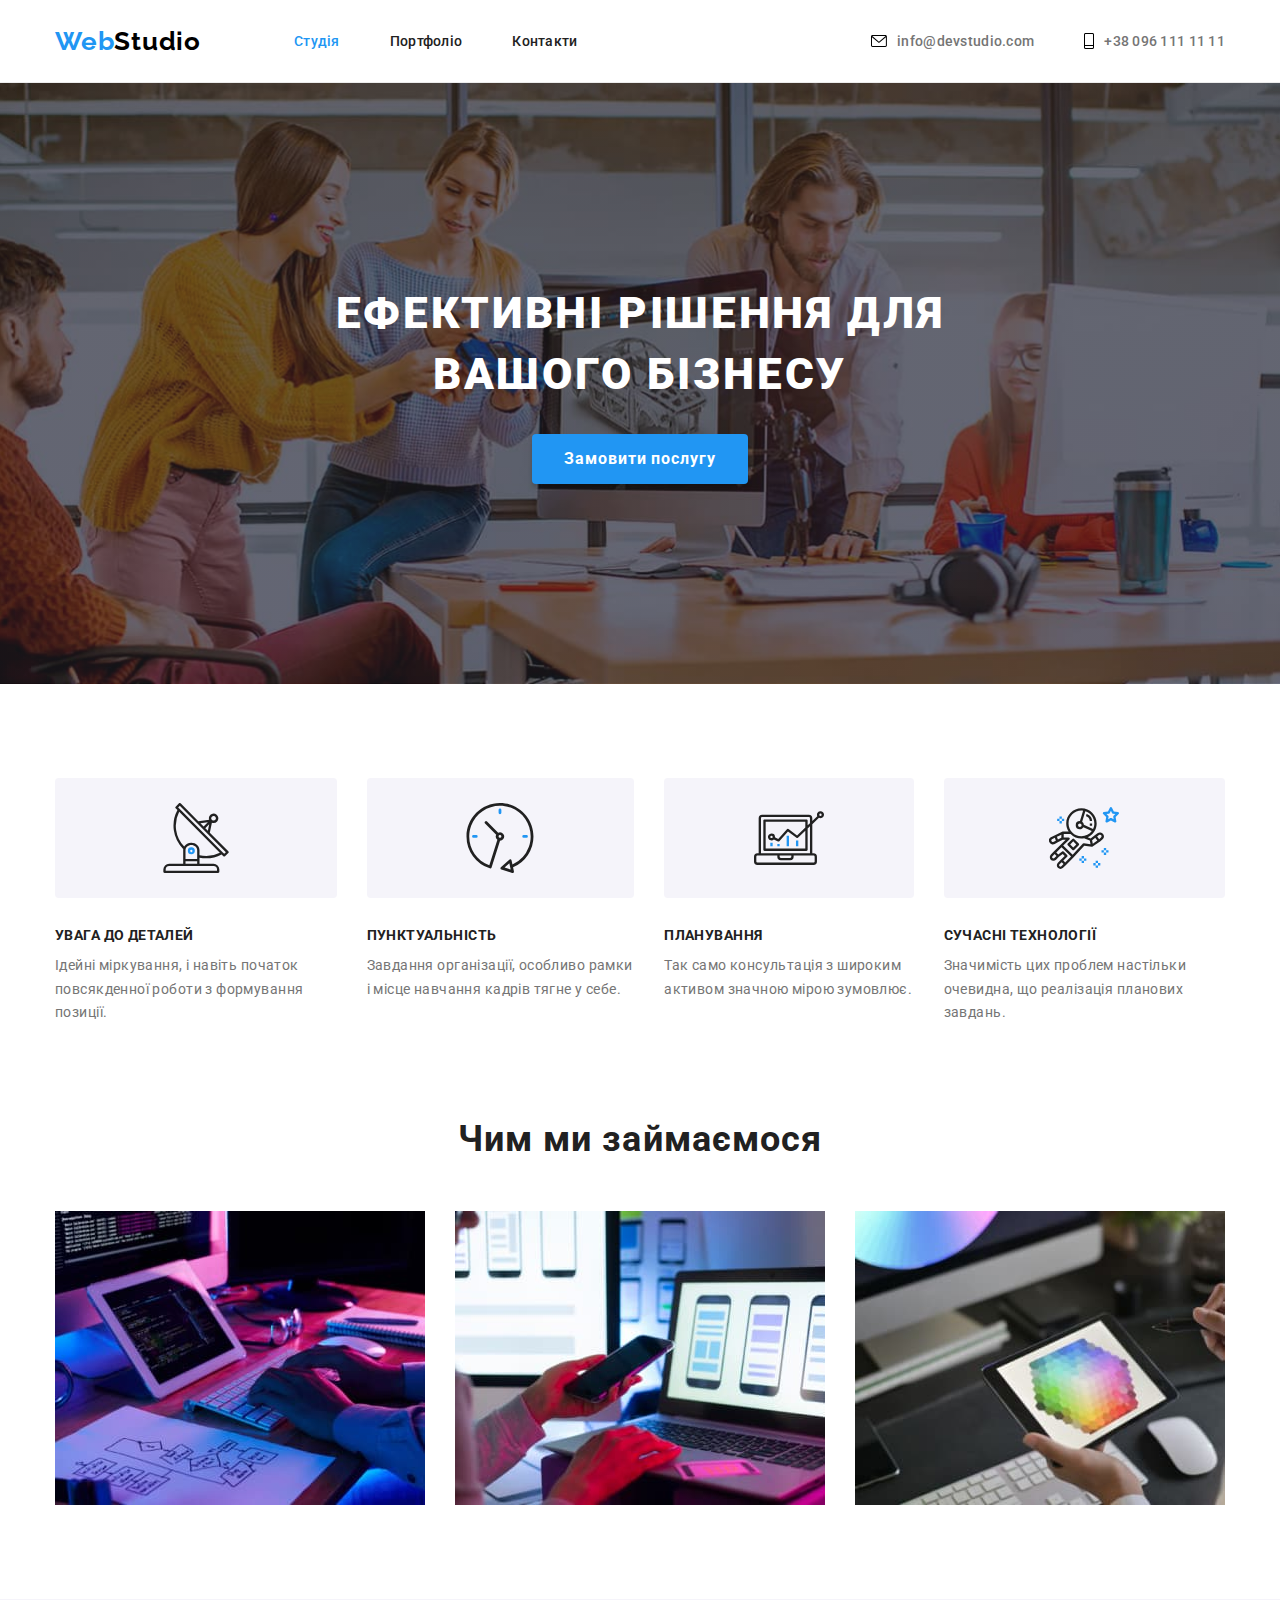
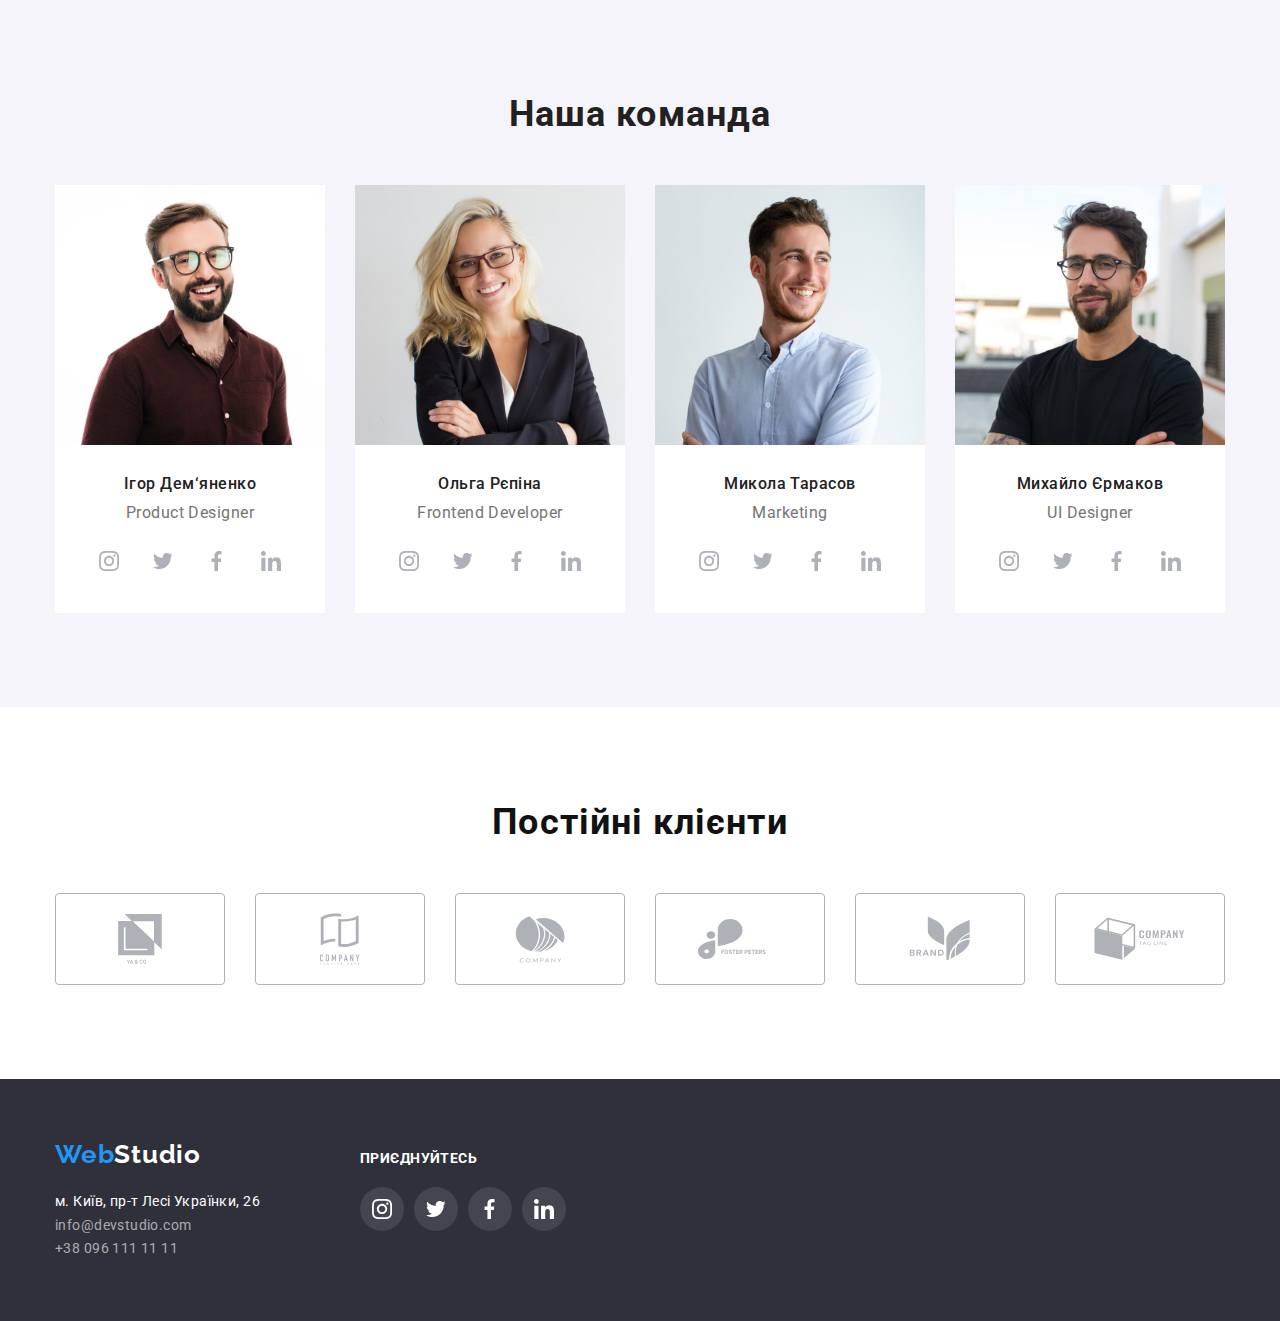
==== index.html @ 0759c71a "and" ====
<!DOCTYPE html>
<html lang="en">
  <head>
    <meta charset="UTF-8" />
    <meta http-equiv="X-UA-Compatible" content="IE=edge" />
    <meta name="viewport" content="width=device-width, initial-scale=1.0" />
    <link rel="stylesheet" href="./css/normalize.css" />
    <link rel="stylesheet" href="./css/styles.css" />
    <link rel="preconnect" href="https://fonts.googleapis.com" />
    <link rel="preconnect" href="https://fonts.gstatic.com" crossorigin />
    <link
      href="https://fonts.googleapis.com/css2?family=Raleway:wght@700&family=Roboto:wght@400;500;700;900&display=swap"
      rel="stylesheet"
    />
    <title>Document</title>
  </head>
  <body>
    <header class="header">
      <div class="container">
        <div class="header-container">
          <a class="logo" href="./index.html"><span>Web</span>Studio</a>
          
            
          <nav class="navigation-menu">
           
            <ul class="navigation">
              <li class="navigation-menu-item"><a class="curent" href="./index.html">Студія</a></li>
              <li class="navigation-menu-item"><a href="./portfolio.html">Портфоліо</a></li>
              <li class="navigation-menu-item"><a href="#">Контакти</a></li>
            </ul>
          </nav>
        
          <ul class="header-contacts">
            <li class="header-envelope">
              <a class="header-mail" href="mailto:info@devstudio.com"> <svg class="button-icon-envelope" width="16" height="12">
                <use href="./images/symbol-defs.svg#icon-envelope"></use>
              </svg>info@devstudio.com</a>
            </li>
            <li>
              <a class="heater-tel" href="tel:+380961111111"><svg class="button-icon-envelope" width="10" height="16">
                <use href="./images/symbol-defs.svg#icon-phone"></use>
              </svg>+38 096 111 11 11</a>
            </li>
          </ul>
        </div>
        </div>
      </div>
    </header>
    <main>
      <section class="section hero-section">
        
        <div class="container">
          <div class ="container-box">
          <h1 class="hero-title">Ефективні рішення для вашого бізнесу</h1>
        <button class="hero_button" type="button">Замовити послугу</button>
      </div>
        </div>
     
      </section>
      <section class="section-visually">
        <div class="container">
       
          <h2 class="visually-hidden">Переваги</h2>
          <ul class="benefits-list">
            <li class="benefits-item icon-antena">
              <h3>УВАГА ДО ДЕТАЛЕЙ</h3>
              <p>
                Ідейні міркування, і навіть початок повсякденної роботи з
                формування позиції.
              </p>
            </li>
            <li class="benefits-item icon-clock">
              <h3>ПУНКТУАЛЬНІСТЬ</h3>
              <p>
                Завдання організації, особливо рамки і місце навчання кадрів
                тягне у себе.
              </p>
            </li>
            <li class="benefits-item icon-diagram">
              <h3>ПЛАНУВАННЯ</h3>
              <p>
                Так само консультація з широким активом значною мірою зумовлює.
              </p>
            </li>
            <li class="benefits-item icon-astronaut">
              <h3>СУЧАСНІ ТЕХНОЛОГІЇ</h3>
              <p>
                Значимість цих проблем настільки очевидна, що реалізація
                планових завдань.
              </p>
            </li>
          </ul>
        
        </div>
      </section>

      <section class="section-about">
        <div class="container">
          <h2 class="about-title">Чим ми займаємося</h2>
          <ul class="about-list">
            <li class="about-item">
              <img src="images/work_html.jpg" alt="work_html" width="370" />
            </li>
            <li class="about-item">
              <img src="images/work_phone.jpg" alt="work_phone" width="370" />
            </li>
            <li class="about-item">
              <img src="images/work_color.jpg" alt="work_color" width="370" />
            </li>
          </ul>
        </div>
      </section>

      <section class="section section-team">
        <div class="container">
          <h2 class="team-title">Наша команда</h2>
          <ul class="team-list">
            <li class="team-item">
              <img
                src="images/ІгорДем'яненко.jpg"
                alt="Ігор Дем‘яненко"
                width="264"
              />
              <div class="name-team">
                <h3 class="team-title">Ігор Дем‘яненко</h4>
                <p class="team-description">Product Designer</p>
              
              <ul class="social-link-list">
            <li class="social-link-item">
              <a href="#" class="social-instagram">
                <svg width="20" height="20">
                  <use href="./images/symbol-defs.svg#icon-instagram"></use>
                </svg>
              </a>
            </li>
            <li class="social-link-item">
              <a href="#" class="social-instagram">
                <svg width="20" height="20">
                  <use href="./images/symbol-defs.svg#icon-twiter-1"></use>
                </svg>
              </a>
            </li>
            <li class="social-link-item">
              <a href="#" class="social-instagram">
                <svg width="20" height="20">
                  <use href="./images/symbol-defs.svg#icon-facebook"></use>
                </svg>
              </a>
            </li>
            <li class="social-link-item">
              <a href="#" class="social-instagram">
                <svg width="20" height="20">
                  <use href="./images/symbol-defs.svg#icon-linkedin"></use>
                </svg>
              </a>
            </li>
            </ul>
          </div>
            </li>
            <li class="team-item">
              <img
                src="images/ОльгаРєпіна.jpg"
                alt="Ольга Рєпіна"
                width="264"
              />
              <div class="name-team">
                <h3 class="team-title">Ольга Рєпіна</h4>
                <p class="team-description">Frontend Developer</p>
              
              <ul class="social-link-list">
                <li class="social-link-item">
                  <a href="#" class="social-instagram">
                    <svg width="20" height="20">
                      <use href="./images/symbol-defs.svg#icon-instagram"></use>
                    </svg>
                  </a>
                </li>
                <li class="social-link-item">
                  <a href="#" class="social-instagram">
                    <svg width="20" height="20">
                      <use href="./images/symbol-defs.svg#icon-twiter-1"></use>
                    </svg>
                  </a>
                </li>
                <li class="social-link-item">
                  <a href="#" class="social-instagram">
                    <svg width="20" height="20">
                      <use href="./images/symbol-defs.svg#icon-facebook"></use>
                    </svg>
                  </a>
                </li>
                <li class="social-link-item">
                  <a href="#" class="social-instagram">
                    <svg width="20" height="20">
                      <use href="./images/symbol-defs.svg#icon-linkedin"></use>
                    </svg>
                  </a>
                </li>
                </ul>
              </div>
            </li>
            <li class="team-item">
              <img
                src="images/МиколаТарасов.jpg"
                alt="Микола Тарасов"
                width="264"
              />
              <div class="name-team">
                <h3 class="team-title">Микола Тарасов</h4>
                <p class="team-description">Marketing</p>
              
              <ul class="social-link-list">
                <li class="social-link-item">
                  <a href="#" class="social-instagram">
                    <svg width="20" height="20">
                      <use href="./images/symbol-defs.svg#icon-instagram"></use>
                    </svg>
                  </a>
                </li>
                <li class="social-link-item">
                  <a href="#" class="social-instagram">
                    <svg width="20" height="20">
                      <use href="./images/symbol-defs.svg#icon-twiter-1"></use>
                    </svg>
                  </a>
                </li>
                <li class="social-link-item">
                  <a href="#" class="social-instagram">
                    <svg width="20" height="20">
                      <use href="./images/symbol-defs.svg#icon-facebook"></use>
                    </svg>
                  </a>
                </li>
                <li class="social-link-item">
                  <a href="#" class="social-instagram">
                    <svg width="20" height="20">
                      <use href="./images/symbol-defs.svg#icon-linkedin"></use>
                    </svg>
                  </a>
                </li>
                </ul>
              </div>
            </li>
            <li class="team-item">
              <img
                src="images/МихайлоЄрмаков.jpg"
                alt="Михайло Єрмаков"
                width="264"
              />
              <div class="name-team">
                <h3 class="team-title">Михайло Єрмаков</h4>
                <p class="team-description">UI Designer</p>
              
              <ul class="social-link-list">
                <li class="social-link-item">
                  <a href="#" class="social-instagram">
                    <svg width="20" height="20">
                      <use href="./images/symbol-defs.svg#icon-instagram"></use>
                    </svg>
                  </a>
                </li>
                <li class="social-link-item">
                  <a href="#" class="social-instagram">
                    <svg width="20" height="20">
                      <use href="./images/symbol-defs.svg#icon-twiter-1"></use>
                    </svg>
                  </a>
                </li>
                <li class="social-link-item">
                  <a href="#" class="social-instagram">
                    <svg width="20" height="20">
                      <use href="./images/symbol-defs.svg#icon-facebook"></use>
                    </svg>
                  </a>
                </li>
                <li class="social-link-item">
                  <a href="#" class="social-instagram">
                    <svg width="20" height="20">
                      <use href="./images/symbol-defs.svg#icon-linkedin"></use>
                    </svg>
                  </a>
                </li>
                </ul>
              </div>
            </li>
          </ul>
        </div>
      </section>
      <section class="section client-section">
        <div class="container">
          <h2>Постійні клієнти</h2>
          <ul class="clients-list">
            <li class="clients-item">
              <a href="#" class="clients-link">
                <svg width="50" height="50">
                  <use href="./images/symbol-defs.svg#icon-yaco"></use>
                </svg>
              </a>
            </li>
            <li class="clients-item">
              <a href="#" class="clients-link">
                <svg width="40" height="52">
                  <use href="./images/symbol-defs.svg#icon-taglinehere"></use>
                </svg>
              </a>
            </li>
            <li class="clients-item">
              <a href="" class="clients-link">
                <svg width="50" height="50">
                  <use href="./images/symbol-defs.svg#icon-company"></use>
                </svg>
              </a>
            </li>
            <li class="clients-item">
              <a href="#" class="clients-link">
                <svg width="84" height="50">
                  <use href="./images/symbol-defs.svg#icon-fosterpeters"></use>
                </svg>
              </a>
            </li>
            <li class="clients-item">
              <a href="#" class="clients-link">
                <svg width="62" height="45">
                  <use href="./images/symbol-defs.svg#icon-brand"></use>
                </svg>
              </a>
            </li>
            <li class="clients-item">
              <a href="#" class="clients-link">
                <svg width="93" height="43">
                  <use href="./images/symbol-defs.svg#icon-tagline"></use>
                </svg>
              </a>
            </li>
          </ul>
        </div>
      </section>
    </main>
    <footer class="footer">
      <div class="container">
        <div class="footer-adres">
        <a class="footer-logo" href="./index.html"><span>Web</span>Studio</a>
        <address>
          <ul class="footer-addres">
            <li>
              <a
                class="name-address"
                href="https://goo.gl/maps/CPtrU1FHBa2aNyZL9"
                target="_blank"
                rel="noopener noreferrer nofollow"
                >м. Київ, пр-т Лесі Українки, 26</a
              >
            </li>
            <li>
              <a class="footer-mail" href="mailto:info@devstudio.com"
                >info@devstudio.com</a
              >
            </li>
            <li>
              <a class="footer-phone" href="tel:380961111111"
                >+38 096 111 11 11</a
              >
            </li>
          </ul>
        </address>
      </div>
      <div class="footer-socials-block">
        <p class="social-footer-title">приєднуйтесь</p>
        <ul class="social-footer-list">
          <li class="social-footer-item">
            <a href="#" class="social-footer-link">
              <svg width="20" height="20">
                <use href="./images/symbol-defs.svg#icon-instagram"></use>
              </svg>
            </a>
          </li>
          <li class="social-footer-item">
            <a href="#" class="social-footer-link">
              <svg width="20" height="20">
                <use href="./images/symbol-defs.svg#icon-twiter-1"></use>
              </svg>
            </a>
          </li>
          <li class="social-footer-item">
            <a href="#" class="social-footer-link">
              <svg width="20" height="20">
                <use href="./images/symbol-defs.svg#icon-facebook"></use>
              </svg>
            </a>
          </li>
          <li class="social-footer-item">
            <a href="#" class="social-footer-link">
              <svg width="20" height="20">
                <use href="./images/symbol-defs.svg#icon-linkedin"></use>
              </svg>
            </a>
          </li>
        </ul>
      </div>
      </div>
    </footer>
  </body>
</html>
---- css/styles.css ----
:root {
  --primary-text-color: #757575;
  --primary-background-color: #ffffff;
  --primery-hover-color: #2196f3;
  --primery-title-color: #212121;
}

body {
  font-family: "Roboto", sans-serif;
  color: var(--primary-text-color);
  font-size: 16px;
  font-weight: 400;
  background-color: var(--primary-background-color);
}
a {
  color: inherit;
  text-decoration: none;
  cursor: pointer;
}
h1,
h2,
h3,
h4,
h5,
h6,
p,
ul {
  margin: 0;
  padding: 0;
}
li {
  list-style: none;
}
.container {
  max-width: 1200px;
  padding: 0 15px;
  margin: 0 auto;
}
.header .logo {
  font-family: "Raleway", sans-serif;
  font-weight: 700;
  font-size: 26px;
  line-height: 1.2;
  letter-spacing: 0.03em;
  color: #000000;
  margin-right: 93px;
  padding: 24px 0;
}
.header .logo span {
  color: #2196f3;
}
.navigation li a {
  font-weight: 500;
  font-size: 14px;
  padding: 32px 0;
  line-height: 1.14;
  letter-spacing: 0.02em;
  color: var(--primery-title-color);
}
.navigation li a:hover,
.navigation li a:focus {
  color: var(--primery-hover-color);
}

ul {
  list-style: none;
}
.header-contacts li a {
  font-weight: 500;
  font-size: 14px;
  line-height: 16px;
  letter-spacing: 0.02em;
}
.header-contacts li a:hover,
.header-contacts li a:focus {
  color: var(--primery-hover-color);
}
.hero_button:hover,
.hero_button:focus {
  background-color: #188ce8;
  cursor: pointer;
}

.navigation .curent {
  color: var(--primery-hover-color);
}
.section.hero-section {
  background-image: linear-gradient(
      to top,
      rgba(47, 48, 58, 0.4),
      rgba(47, 48, 48, 0.4)
    ),
    url(../images/people.jpg);
  background-size: cover;
  background-position: center;
  background-repeat: no-repeat;
}
.hero-title {
  font-weight: 900;
  font-size: 44px;
  line-height: 1.37;
  text-align: center;
  letter-spacing: 0.06em;
  text-transform: uppercase;
  color: var(--primary-background-color);
  max-width: 696px;
  margin: 0 auto 30px;
}
.container-box {
  text-align: center;
}
img {
  display: block;
  width: 100%;
  height: auto;
}

.hero_button {
  background: var(--primery-hover-color);
  box-shadow: 0px 4px 4px rgb(0 0 0 / 15%);
  border-radius: 4px;
  font-family: "Roboto", sans-serif;
  font-weight: 700;
  font-size: 16px;
  line-height: 1.9;
  text-align: center;
  letter-spacing: 0.06em;
  width: 216px;
  height: 50px;
  border: none;
  color: var(--primary-background-color);
}

.hero-button:hover,
.hero-button:focus {
  background-color: #188ce8;
}

.visually-hidden {
  position: absolute;
  white-space: nowrap;
  width: 1px;
  height: 1px;
  overflow: hidden;
  border: 0;
  padding: 0;
  clip: rect(0 0 0 0);
  clip-path: inset(50%);
  margin: -1px;
}
.benefits-item h3 {
  margin-top: 30px;
  font-weight: 700;
  font-size: 14px;
  line-height: 1.14;
  letter-spacing: 0.03em;
  text-transform: uppercase;
  color: var(--primery-title-color);
}
.benefits-item p {
  font-weight: 400;
  font-size: 14px;
  line-height: 1.7;
  letter-spacing: 0.03em;
}

.about-title {
  font-weight: 700;
  font-size: 36px;
  line-height: 1.16;
  text-align: center;
  letter-spacing: 0.03em;
  color: var(--primery-title-color);
  margin-bottom: 50px;
}
.section.section-team {
  background-color: #f5f4fa;
}
.team-title {
  font-weight: 700;
  font-size: 36px;
  line-height: 1.16;
  text-align: center;
  letter-spacing: 0.03em;
  color: var(--primery-title-color);
}
.team-item {
  background-color: var(--primary-background-color);
}
.team-title {
  font-weight: 500;
  font-size: 16px;
  line-height: 1.18;
  text-align: center;
  letter-spacing: 0.03em;
  color: var(--primery-title-color);
}
.team-description {
  font-size: 16px;
  line-height: 1.18;
  text-align: center;
  letter-spacing: 0.03em;
}
.footer {
  background-color: #2f303a;
}
.footer-logo {
  font-family: "Raleway";

  font-weight: 700;
  font-size: 26px;
  line-height: 1.19;
  letter-spacing: 0.03em;

  color: var(--primary-background-color);
}
.footer-logo span {
  color: var(--primery-hover-color);
}
.name-address {
  font-style: normal;
  font-size: 14px;
  line-height: 1.7;
  letter-spacing: 0.03em;

  color: var(--primary-background-color);
}
.footer-mail,
.footer-phone {
  font-weight: 400;
  font-style: normal;
  font-size: 14px;
  line-height: 1.7;
  letter-spacing: 0.03em;
  color: rgba(255, 255, 255, 0.6);
}
.footer-mail:hover,
.footer-phone:hover,
.footer-mail:focus,
.footer-phone:focus {
  color: var(--primery-hover-color);
}

.porfolio-button {
  background: #f5f4fa;
  font-family: "Roboto", sans-serif;
  font-style: normal;
  font-weight: 500;
  font-size: 16px;
  line-height: 1.6;
  border: none;
  text-align: center;
  letter-spacing: 0.03em;
  color: var(--primery-title-color);
  padding: 6px 22px;
  border-radius: 4px;
}
.item-name {
  padding: 20px 24px;
}
.porfolio-button:hover,
.porfolio-button:focus {
  cursor: pointer;
  background-color: var(--primery-hover-color);
  color: var(--primary-background-color);
}

.card-title {
  font-weight: 700;
  font-size: 18px;
  line-height: 2;
  letter-spacing: 0.06em;
  color: var(--primery-title-color);
}
.card-description {
  font-size: 16px;
  line-height: 1.8;
  letter-spacing: 0.03em;
}

.header-container {
  display: flex;
  align-items: center;
}

ul.navigation {
  display: flex;
}

ul.navigation li:not(:first-child) {
  margin-left: 50px;
}

ul.header-contacts {
  margin-left: auto;
  display: flex;
  gap: 50px;
}
a.footer-logo {
  margin-bottom: 20px;
}
li.navigation-menu-item {
  margin: 32px 0;
}
header.header {
  border-bottom: 1px solid #ececec;
}
section.section.hero-section {
  padding: 200px 0;
}
h1.hero-title {
  margin-bottom: 30px;
}
ul.benefits-list {
  display: flex;
}
ul.benefits-list li:not(:first-child) {
  margin-left: 30px;
}
li.benefits-item h3 {
  margin-bottom: 10px;
}
ul.about-list {
  display: flex;
  gap: 30px;
}
ul.team-list {
  display: flex;
  gap: 30px;
}
h2.team-title {
  font-weight: 700;
  font-size: 36px;
  line-height: 42px;
  text-align: center;
  letter-spacing: 0.03em;
  color: #212121;
}

h2.team-title {
  margin-bottom: 50px;
}
h3.team-title {
  margin-bottom: 10px;
}
.name-team {
  padding: 30px;
}
section.section-visually {
  padding: 94px 0px 0px 0px;
}
section.section-about,
section.section.section-team {
  padding: 94px 0px 94px 0px;
}
a.footer-logo {
  display: block;
}
footer.footer {
  padding: 60px 0;
}
ul.portfolio-buttons {
  display: flex;
  align-items: center;
  justify-content: center;
  gap: 8px;
  margin-bottom: 50px;
}
ul.item_portfolio {
  display: flex;
  flex-wrap: wrap;
  gap: 30px;
}
section.section-portfolio {
  padding: 94px 0px 94px 0px;
}
li.item_portfolios {
  background: #ffffff;
  width: 370px;
  border: 1px solid #eeeeee;
}
h2.card-title {
  margin-bottom: 4px;
}

/*style-icon*/

a.heater-tel {
  display: flex;
  align-items: center;
  padding: 32px 0;
  font-weight: 500;
  font-size: 14px;
  letter-spacing: 0.02em;
  line-height: 1.15;
}
a.header-mail {
  display: flex;
  align-items: center;
  padding: 32px 0;
  font-weight: 500;
  font-size: 14px;
  letter-spacing: 0.02em;
  line-height: 1.15;
}
.header-contacts a:hover,
.header-contacts a:focus {
  color: var(--primery-hover-color);
  fill: currentColor;
}
svg.button-icon-envelope {
  margin-right: 10px;
}
.icon-antena::before {
  background-image: url(../images/spytnuk.svg);
}
.icon-clock::before {
  background-image: url(../images/clock.svg);
}
.icon-diagram::before {
  background-image: url(../images/diagram.svg);
}
.icon-astronaut::before {
  background-image: url(../images/astronaut.svg);
}
.benefits-item::before {
  content: "";
  display: block;
  height: 120px;
  background-size: auto;
  background-repeat: no-repeat;
  background-position: center;
  background-color: #f5f4fa;
  border-radius: 4px;
}

ul.social-link-list {
  display: flex;
  justify-content: center;
  align-items: center;
  gap: 10px;
  margin-top: 16px;
}
a.social-instagram {
  fill: #afb1b8;
  display: flex;
  align-items: center;
  justify-content: center;
  width: 44px;
  height: 44px;
}
.social-link-item a:hover,
.social-link-item a:focus {
  background-color: #188ce8;
  border-radius: 50%;
  fill: #ffffff;
}
.client-section h2 {
  font-weight: 700;
  font-size: 36px;
  line-height: 1.17;
  letter-spacing: 0.03em;
  color: #111;
  text-align: center;
  margin-bottom: 50px;
}
section.section.client-section {
  padding: 94px 0;
}
ul.clients-list {
  display: flex;
  flex-wrap: wrap;
  padding: 0;
  margin: 0;
  margin-left: calc(-1 * 30px);
}
li.clients-item {
  flex-basis: calc(100% / 6 - 30px);
  height: 92px;
  margin-left: 30px;
}
a.clients-link {
  display: flex;
  align-items: center;
  justify-content: center;
  fill: #afb1b8;
  height: 100%;
  width: 100%;
  border: 1px solid #afb1b8;
  border-radius: 4px;
}
.clients-item a:hover,
.clients-item a:focus {
  border-color: var(--primery-hover-color);
  fill: var(--primery-hover-color);
}
footer.footer .container {
  display: flex;
  align-items: baseline;
}
p.social-footer-title {
  font-weight: 700;
  font-size: 14px;
  line-height: 1.14;
  letter-spacing: 0.03em;
  text-transform: uppercase;
  color: var(--primary-background-color);
}
.footer-socials-block {
  margin-left: 100px;
}
a.social-footer-link {
  background: rgba(255, 255, 255, 0.1);
  border-radius: 50%;
  padding: 12px;
  fill: var(--primary-background-color);
  display: flex;
  align-items: center;
  align-items: center;
  justify-content: center;
  width: 44px;
  height: 44px;
}
ul.social-footer-list {
  display: flex;
  justify-content: center;
  align-items: center;
  gap: 10px;
  margin-top: 20px;
}
.social-footer-item a:hover,
.social-footer-item a:focus {
  background-color: var(--primery-hover-color);
}

li.item_portfolios:hover,
li.item_portfolios:focus {
  display: block;
  box-shadow: 0px 1px 1px rgb(0 0 0 / 12%), 0px 4px 4px rgb(0 0 0 / 6%),
    1px 4px 6px rgb(0 0 0 / 16%);
}
a.portfolio-link:hover,
a.portfolio-link:focus {
  display: block;
  box-shadow: 0px 1px 1px rgb(0 0 0 / 12%), 0px 4px 4px rgb(0 0 0 / 6%),
    1px 4px 6px rgb(0 0 0 / 16%);
}
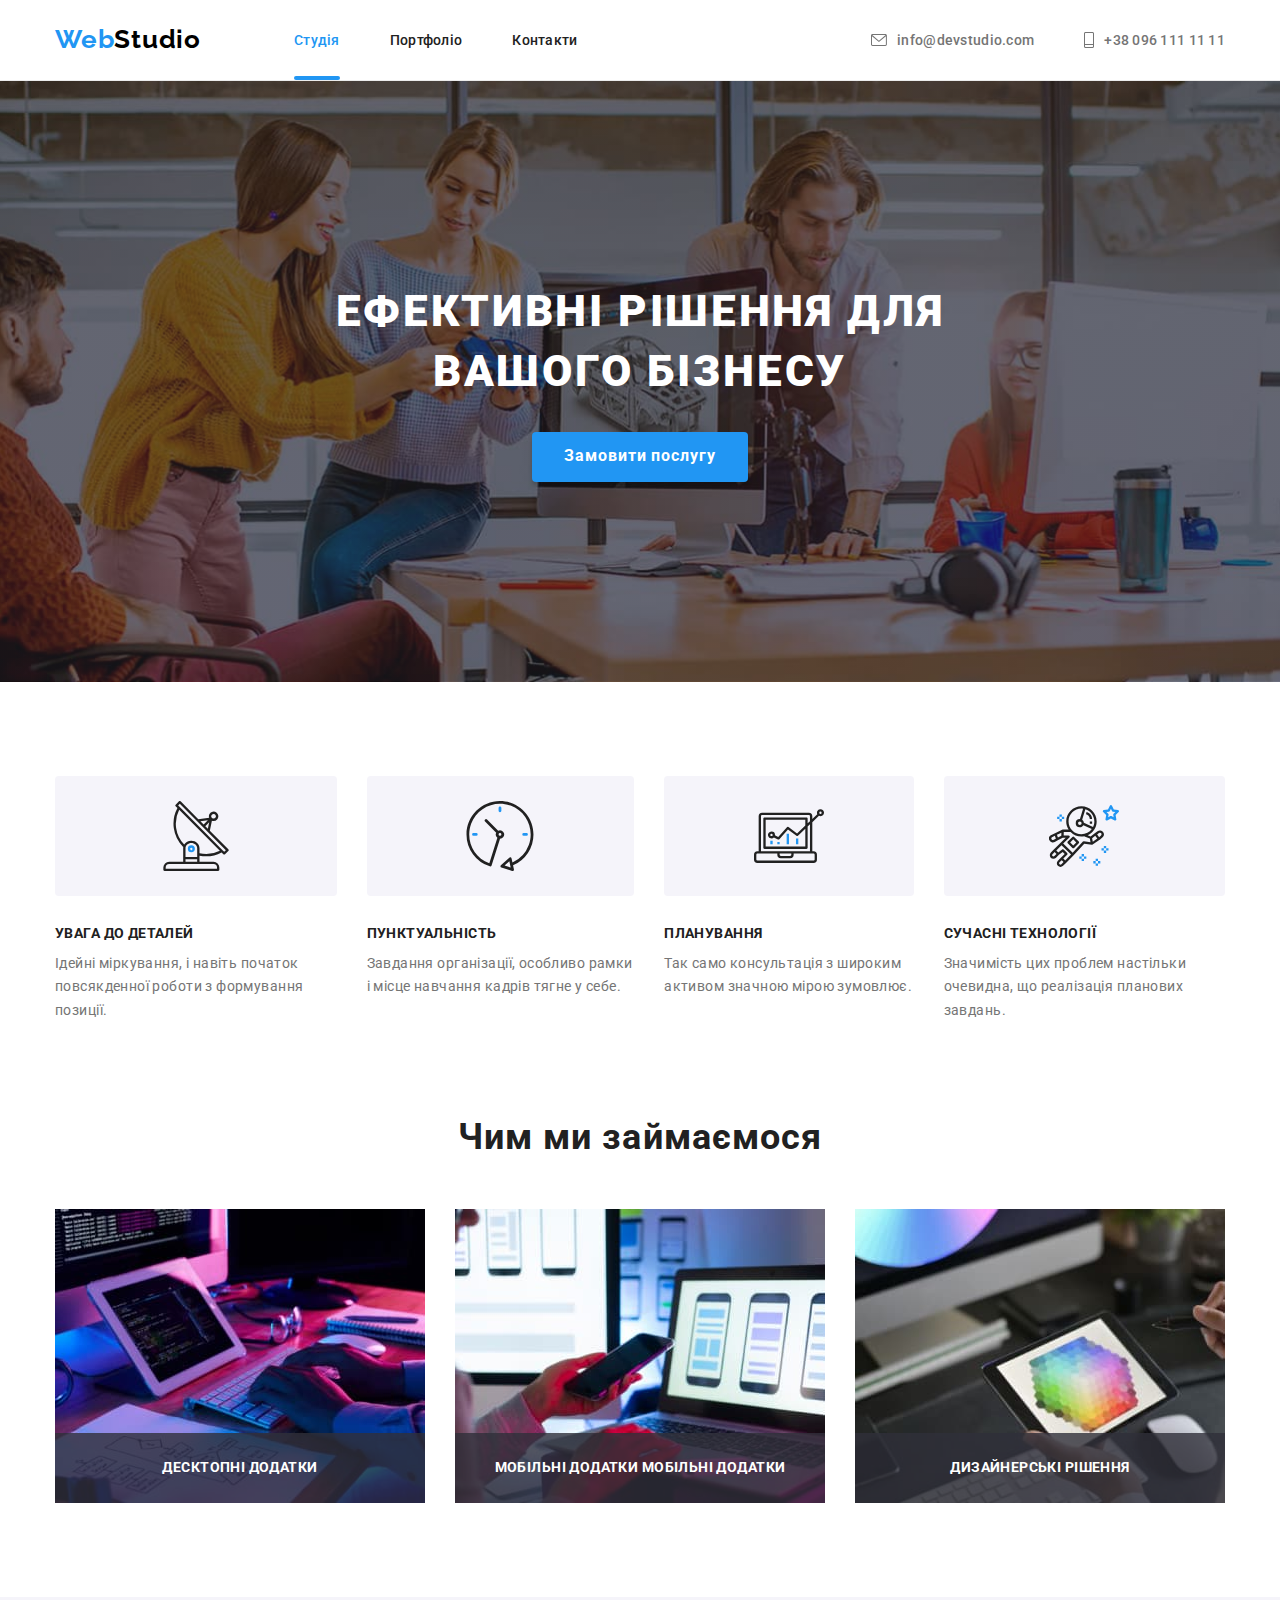
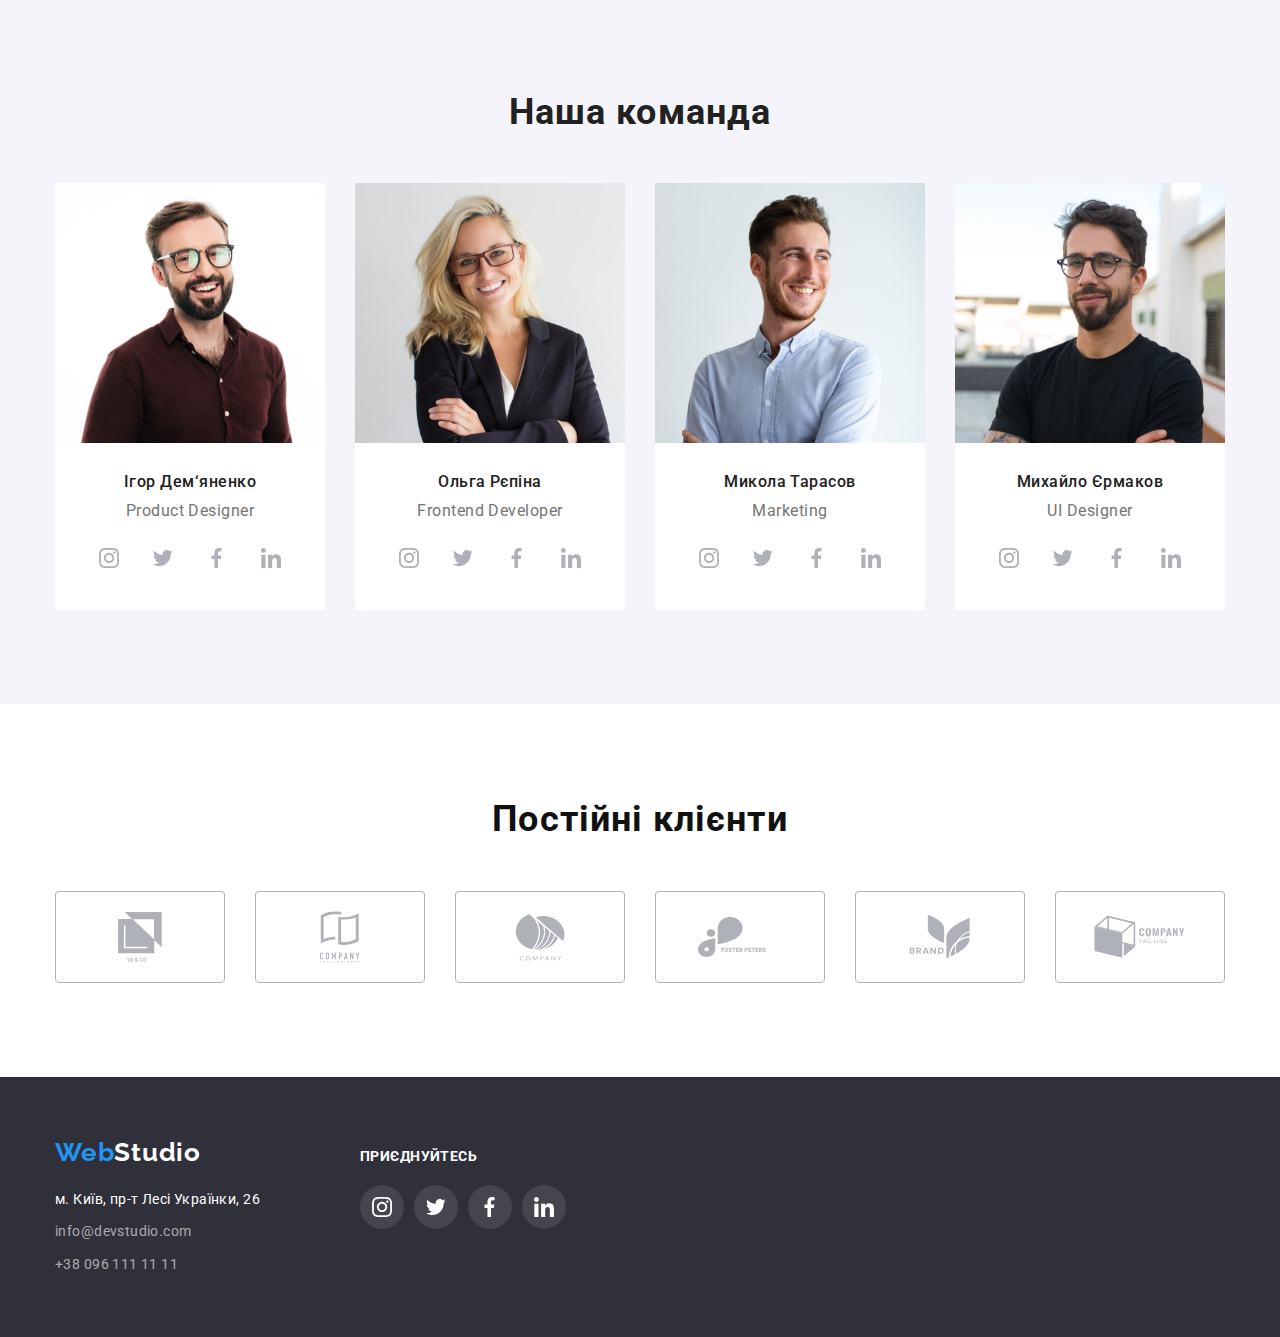
==== commit ab96f5ab: "end" ====
--- a/index.html
+++ b/index.html
@@ -13,6 +13,7 @@
       rel="stylesheet"
     />
     <title>Document</title>
+    
   </head>
   <body>
     <header class="header">
@@ -24,7 +25,7 @@
           <nav class="navigation-menu">
            
             <ul class="navigation">
-              <li class="navigation-menu-item"><a class="curent" href="./index.html">Студія</a></li>
+              <li class="navigation-menu-item current"><a href="./index.html">Студія</a></li>
               <li class="navigation-menu-item"><a href="./portfolio.html">Портфоліо</a></li>
               <li class="navigation-menu-item"><a href="#">Контакти</a></li>
             </ul>
@@ -52,7 +53,7 @@
         <div class="container">
           <div class ="container-box">
           <h1 class="hero-title">Ефективні рішення для вашого бізнесу</h1>
-        <button class="hero_button" type="button">Замовити послугу</button>
+        <button class="hero_button" type="button" data-modal-open="" >Замовити послугу</button>
       </div>
         </div>
      
@@ -100,12 +101,15 @@
           <ul class="about-list">
             <li class="about-item">
               <img src="images/work_html.jpg" alt="work_html" width="370" />
+              <p class="about-text">Десктопні додатки</p>
             </li>
             <li class="about-item">
               <img src="images/work_phone.jpg" alt="work_phone" width="370" />
+              <p class="about-text">МОБІЛЬНІ ДОДАТКИ Мобільні додатки</p>
             </li>
             <li class="about-item">
               <img src="images/work_color.jpg" alt="work_color" width="370" />
+              <p class="about-text">Дизайнерські рішення </p>
             </li>
           </ul>
         </div>
@@ -342,7 +346,7 @@
         <a class="footer-logo" href="./index.html"><span>Web</span>Studio</a>
         <address>
           <ul class="footer-addres">
-            <li>
+            <li class="footer-address-item">
               <a
                 class="name-address"
                 href="https://goo.gl/maps/CPtrU1FHBa2aNyZL9"
@@ -351,12 +355,12 @@
                 >м. Київ, пр-т Лесі Українки, 26</a
               >
             </li>
-            <li>
+            <li class="footer-address-item">
               <a class="footer-mail" href="mailto:info@devstudio.com"
                 >info@devstudio.com</a
               >
             </li>
-            <li>
+            <li class="footer-address-item">
               <a class="footer-phone" href="tel:380961111111"
                 >+38 096 111 11 11</a
               >
@@ -399,5 +403,17 @@
       </div>
       </div>
     </footer>
+    <div class="backdrop is-hidden" data-modal="">
+      <div class="modal">
+        <button type="button" class="modal-button" data-modal-close="">
+          <svg width="11" height="11">
+            <use href="./images/symbol-defs.svg#icon-close"></use>
+          </svg>
+        </button>
+      </div>
+    </div>
+   
+    
+    <script src="./js/modal.js"></script>
   </body>
 </html>
--- a/css/styles.css
+++ b/css/styles.css
@@ -3,6 +3,7 @@
   --primary-background-color: #ffffff;
   --primery-hover-color: #2196f3;
   --primery-title-color: #212121;
+  --transition-function: cubic-bezier(0.4, 0, 0.2, 1);
 }
 
 body {
@@ -49,17 +50,52 @@
 .header .logo span {
   color: #2196f3;
 }
-.navigation li a {
+.navigation-menu .navigation-menu-item a {
+  display: block;
+  padding: 32px 0;
   font-weight: 500;
   font-size: 14px;
-  padding: 32px 0;
-  line-height: 1.14;
+  line-height: 1.15;
   letter-spacing: 0.02em;
-  color: var(--primery-title-color);
-}
-.navigation li a:hover,
-.navigation li a:focus {
+  color: #212121;
+  transition: color;
+  transition-duration: 250ms;
+  transition-timing-function: var(--transition-function);
+  position: relative;
+}
+.navigation-menu .navigation-menu-item a:hover,
+.navigation-menu .navigation-menu-item a:focus {
   color: var(--primery-hover-color);
+}
+.navigation-menu .navigation-menu-item a:hover:after,
+.navigation-menu .navigation-menu-item a:focus:after {
+  content: "";
+  opacity: 1;
+  position: absolute;
+  bottom: 0;
+  left: 0;
+  width: 100%;
+  height: 4px;
+  background-color: #2196f3;
+  border-radius: 2px;
+  transition: opacity;
+  transition-duration: 250ms;
+  transition-timing-function: var(--transition-function);
+}
+
+.navigation-menu .navigation-menu-item.current a::after {
+  content: "";
+  position: absolute;
+  opacity: 1;
+  bottom: 0;
+  left: 0;
+  width: 100%;
+  height: 4px;
+  background-color: #2196f3;
+  border-radius: 2px;
+  transition: background-color;
+  transition-duration: 250ms;
+  transition-timing-function: var(--transition-function);
 }
 
 ul {
@@ -70,6 +106,9 @@
   font-size: 14px;
   line-height: 16px;
   letter-spacing: 0.02em;
+  transition: color, fill;
+  transition-duration: 250ms;
+  transition-timing-function: var(--transition-function);
 }
 .header-contacts li a:hover,
 .header-contacts li a:focus {
@@ -126,6 +165,7 @@
   text-align: center;
   letter-spacing: 0.06em;
   width: 216px;
+  transition-duration: 250ms;
   height: 50px;
   border: none;
   color: var(--primary-background-color);
@@ -233,6 +273,9 @@
   line-height: 1.7;
   letter-spacing: 0.03em;
   color: rgba(255, 255, 255, 0.6);
+  transition: color;
+  transition-duration: 250ms;
+  transition-timing-function: var(--transition-function);
 }
 .footer-mail:hover,
 .footer-phone:hover,
@@ -254,6 +297,9 @@
   color: var(--primery-title-color);
   padding: 6px 22px;
   border-radius: 4px;
+  transition: background-color, color, border-radius, box-shadow;
+  transition-duration: 250ms;
+  transition-timing-function: var(--transition-function);
 }
 .item-name {
   padding: 20px 24px;
@@ -296,12 +342,24 @@
   display: flex;
   gap: 50px;
 }
+a.curent::after {
+  content: "";
+  position: absolute;
+  opacity: 1;
+  bottom: 0;
+  left: 0;
+  width: 100%;
+  height: 4px;
+  background-color: #2196f3;
+  border-radius: 2px;
+  transition: background-color;
+  transition-duration: 250ms;
+  transition-timing-function: var(--transition-function);
+}
 a.footer-logo {
   margin-bottom: 20px;
 }
-li.navigation-menu-item {
-  margin: 32px 0;
-}
+
 header.header {
   border-bottom: 1px solid #ececec;
 }
@@ -327,6 +385,27 @@
 ul.team-list {
   display: flex;
   gap: 30px;
+}
+.about-item {
+  flex-basis: calc((100%-30px) / 3);
+  position: relative;
+}
+p.about-text {
+  width: 100%;
+  position: absolute;
+  bottom: 0;
+  display: block;
+  left: 0;
+  padding: 27px 0;
+  text-align: center;
+  font-weight: 700;
+  font-size: 14px;
+  line-height: 1.14;
+  text-align: center;
+  letter-spacing: 0.03em;
+  text-transform: uppercase;
+  color: var(--primary-background-color);
+  background-color: rgba(47, 48, 58, 0.8);
 }
 h2.team-title {
   font-weight: 700;
@@ -356,6 +435,10 @@
 a.footer-logo {
   display: block;
 }
+.footer-addres li:not(:first-child) {
+  margin-top: 9px;
+}
+
 footer.footer {
   padding: 60px 0;
 }
@@ -410,6 +493,7 @@
 }
 svg.button-icon-envelope {
   margin-right: 10px;
+  fill: currentColor;
 }
 .icon-antena::before {
   background-image: url(../images/spytnuk.svg);
@@ -441,13 +525,18 @@
   gap: 10px;
   margin-top: 16px;
 }
-a.social-instagram {
+li.social-link-item a {
   fill: #afb1b8;
   display: flex;
+  align-items: center;
   align-items: center;
   justify-content: center;
   width: 44px;
   height: 44px;
+  border-radius: 50%;
+  transition: background-color, fill, border-radius;
+  transition-duration: 250ms;
+  transition-timing-function: var(--transition-function);
 }
 .social-link-item a:hover,
 .social-link-item a:focus {
@@ -488,6 +577,7 @@
   width: 100%;
   border: 1px solid #afb1b8;
   border-radius: 4px;
+  transition-duration: 250ms;
 }
 .clients-item a:hover,
 .clients-item a:focus {
@@ -509,7 +599,7 @@
 .footer-socials-block {
   margin-left: 100px;
 }
-a.social-footer-link {
+.social-footer-item a {
   background: rgba(255, 255, 255, 0.1);
   border-radius: 50%;
   padding: 12px;
@@ -520,12 +610,16 @@
   justify-content: center;
   width: 44px;
   height: 44px;
+  transition: background-color, fill, border-radius;
+  transition-duration: 250ms;
+  transition-timing-function: var(--transition-function);
 }
 ul.social-footer-list {
   display: flex;
   justify-content: center;
   align-items: center;
   gap: 10px;
+
   margin-top: 20px;
 }
 .social-footer-item a:hover,
@@ -545,3 +639,81 @@
   box-shadow: 0px 1px 1px rgb(0 0 0 / 12%), 0px 4px 4px rgb(0 0 0 / 6%),
     1px 4px 6px rgb(0 0 0 / 16%);
 }
+
+/* modal*/
+.modal {
+  position: absolute;
+  left: 50%;
+  top: 50%;
+  transform: translate(-50%, -50%);
+  width: 528px;
+  height: 581px;
+  background-color: var(--primary-background-color);
+  transition: all;
+  transition-duration: 250ms;
+  transition-timing-function: var(--transition-function);
+}
+.backdrop {
+  position: fixed;
+  top: 0;
+  left: 0;
+  width: 100%;
+  height: 100%;
+  z-index: 1;
+  background-color: rgba(0, 0, 0, 0.2);
+  transition: all;
+  transition-duration: 250ms;
+  transition-timing-function: var(--transition-function);
+}
+.is-hidden {
+  opacity: 0;
+  visibility: hidden;
+  pointer-events: none;
+}
+button.modal-button {
+  position: absolute;
+  right: 8px;
+  top: 8px;
+  display: flex;
+  padding: 9px;
+  background-color: transparent;
+  border: 1px solid silver;
+  border-radius: 47px;
+  cursor: pointer;
+}
+/**/
+.item_portfolio p {
+  line-height: 1.87;
+  letter-spacing: 0.03em;
+}
+
+p.portfolio-image-text {
+  position: absolute;
+  top: 0;
+  left: 0;
+  width: 100%;
+  height: 100%;
+  font-size: 18px;
+  line-height: 1.5;
+  letter-spacing: 0.03em;
+  color: var(--primary-background-color);
+  background-color: rgba(33, 150, 243, 0.9);
+  padding: 63px 24px;
+  transform: translateY(100%);
+  transition: transform 250ms;
+}
+.portfolio-link {
+  transition: box-shadow;
+  transition-duration: 250ms;
+  transition-timing-function: var(--transition-function);
+}
+.portfolio-link:hover p.portfolio-image-text {
+  transform: translateY(0%);
+}
+.portfolio-image-box {
+  position: relative;
+  overflow: hidden;
+}
+li.navigation-menu-item.current a {
+  color: #2196f3;
+}
